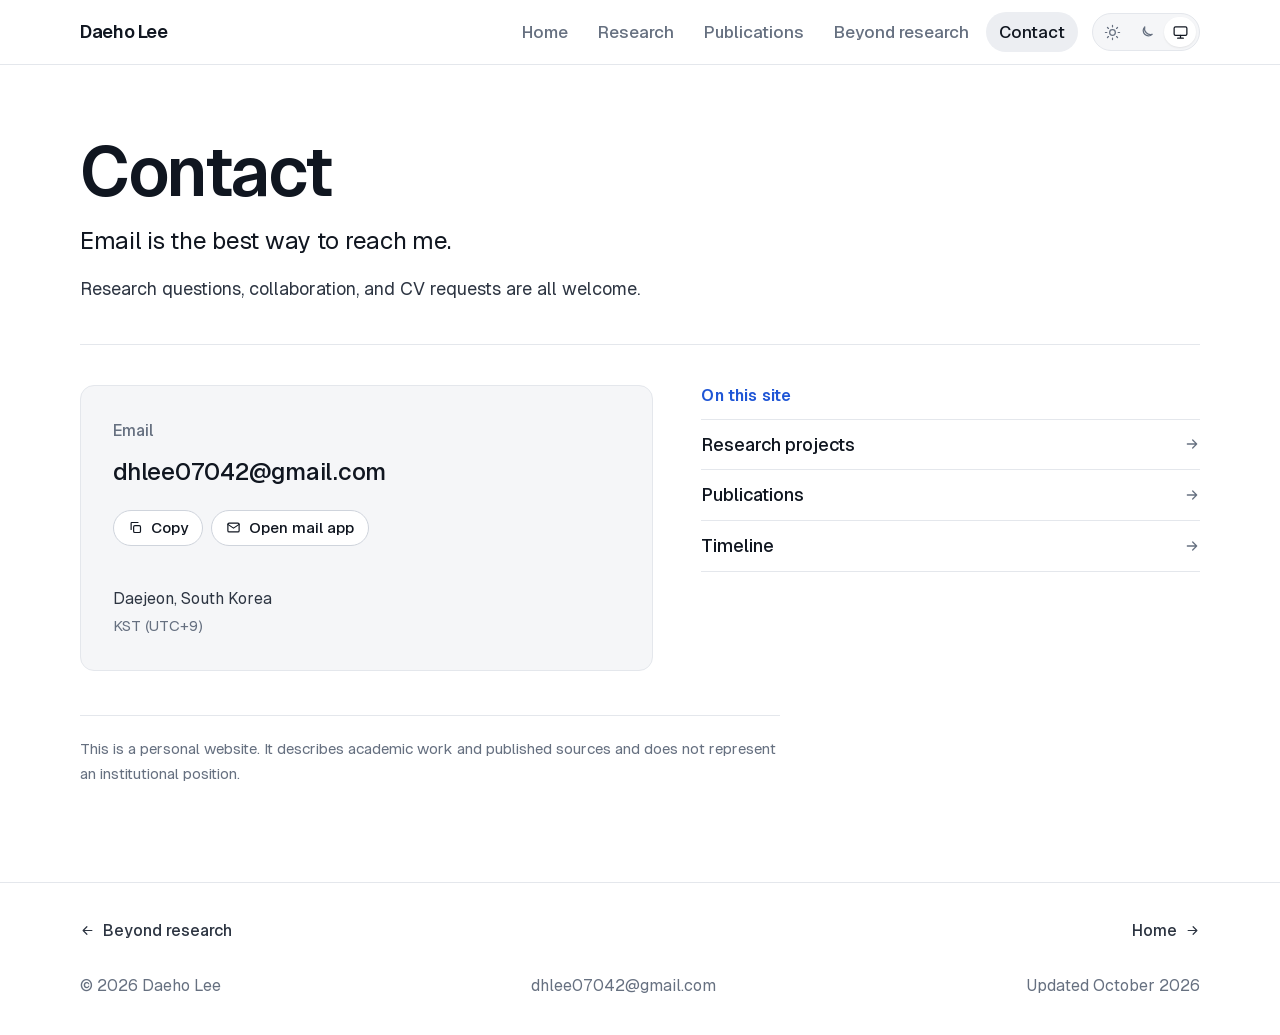
==== contact.html @ 6801eacc "Use the ISPS 2021 figures for project 01, restore the GRF plot with its condition mapping, keep sour" ====
<!doctype html>
<html lang="en">
<head>
<meta charset="utf-8">
<meta name="viewport" content="width=device-width,initial-scale=1,viewport-fit=cover">
<meta name="referrer" content="strict-origin-when-cross-origin">
<meta name="site-release" content="2026-10-14.7">
<title>Contact — Daeho Lee</title>
<meta name="description" content="How to reach Daeho Lee.">
<link rel="canonical" href="https://daeholee.me/contact.html">
<meta property="og:type" content="website">
<meta property="og:site_name" content="Daeho Lee">
<meta property="og:title" content="Contact — Daeho Lee">
<meta property="og:description" content="How to reach Daeho Lee.">
<meta property="og:url" content="https://daeholee.me/contact.html">
<meta property="og:image" content="https://daeholee.me/assets/img/og.png">
<meta property="og:image:width" content="1200">
<meta property="og:image:height" content="630">
<meta name="twitter:card" content="summary_large_image">
<meta name="theme-color" content="#ffffff" media="(prefers-color-scheme: light)">
<meta name="theme-color" content="#0d1117" media="(prefers-color-scheme: dark)">
<link rel="icon" href="data:image/svg+xml,%3Csvg xmlns='http://www.w3.org/2000/svg' viewBox='0 0 64 64'%3E%3Crect width='64' height='64' rx='14' fill='%23101620'/%3E%3Ctext x='32' y='44' text-anchor='middle' font-family='system-ui,sans-serif' font-size='34' font-weight='600' fill='%23fff'%3ED%3C/text%3E%3C/svg%3E">
<link rel="preload" href="assets/fonts/Geist-Variable.woff2" as="font" type="font/woff2" crossorigin>
<script id="theme-bootstrap">
(function(){
  'use strict';
  var root=document.documentElement,pref='system';
  try{var s=localStorage.getItem('dhl-portfolio-theme-v1');if(s==='light'||s==='dark'||s==='system')pref=s;}catch(e){}
  root.setAttribute('data-theme-preference',pref);
  if(pref==='system')root.removeAttribute('data-theme');else root.setAttribute('data-theme',pref);
})();
</script>
<link rel="stylesheet" href="styles.css?v=2026-10-14.7">
<script src="app.js?v=2026-10-14.7" defer></script>
</head>
<body>
<a class="skip-link" href="#main">Skip to content</a>
<header class="site-header">
  <div class="wrap header-row">
    <a class="brand" href="index.html">Daeho Lee</a>
    <div class="header-controls">
      <nav class="site-nav" id="site-nav" data-open="false" aria-label="Main">
        <a href="index.html">Home</a>
        <a href="research.html">Research</a>
        <a href="publications.html">Publications</a>
        <a href="personal.html">Beyond research</a>
        <a href="contact.html" aria-current="page">Contact</a>
      </nav>
      <div class="theme-control" role="group" aria-label="Appearance">
        <button type="button" data-theme-value="light" aria-pressed="false" aria-label="Light" title="Light"><svg viewBox="0 0 24 24" aria-hidden="true"><circle cx="12" cy="12" r="4"/><path d="M12 2v2M12 20v2M4.9 4.9l1.4 1.4M17.7 17.7l1.4 1.4M2 12h2M20 12h2M4.9 19.1l1.4-1.4M17.7 6.3l1.4-1.4"/></svg></button>
        <button type="button" data-theme-value="dark" aria-pressed="false" aria-label="Dark" title="Dark"><svg viewBox="0 0 24 24" aria-hidden="true"><path d="M20 14.5A8.5 8.5 0 0 1 9.5 4a7 7 0 1 0 10.5 10.5z"/></svg></button>
        <button type="button" data-theme-value="system" aria-pressed="false" aria-label="Match system" title="Match system"><svg viewBox="0 0 24 24" aria-hidden="true"><rect x="3" y="4" width="18" height="12" rx="2"/><path d="M8 20h8M12 16v4"/></svg></button>
      </div>
      <button class="menu-toggle" type="button" aria-controls="site-nav" aria-expanded="false" aria-label="Menu"><svg class="icon-open" viewBox="0 0 24 24" aria-hidden="true"><path d="M4 7h16M4 12h16M4 17h16"/></svg><svg class="icon-close" viewBox="0 0 24 24" aria-hidden="true"><path d="M6 6l12 12M18 6 6 18"/></svg></button>
    </div>
  </div>
</header>
<main class="wrap" id="main" tabindex="-1">
<section class="view">
  <header class="page-head">
    <div>
      <h1>Contact</h1>
      <p class="lede">Email is the best way to reach me.</p>
      <p class="intro">Research questions, collaboration, and CV requests are all welcome.</p>
    </div>
  </header>

  <div class="contact">
    <section class="contact-card" aria-labelledby="email-label">
      <p class="label" id="email-label">Email</p>
      <p class="email">dhlee07042@gmail.com</p>
      <div class="row">
        <button class="btn small" type="button" data-copy="dhlee07042@gmail.com" aria-describedby="copy-status"><svg viewBox="0 0 24 24" aria-hidden="true"><rect x="9" y="9" width="11" height="11" rx="2"/><path d="M5 15V5a1 1 0 0 1 1-1h10"/></svg>Copy</button>
        <a class="btn small" href="mailto:dhlee07042@gmail.com"><svg viewBox="0 0 24 24" aria-hidden="true"><rect x="3" y="5" width="18" height="14" rx="2"/><path d="m3 7 9 6 9-6"/></svg>Open mail app</a>
      </div>
      <p class="status" id="copy-status" role="status" aria-live="polite"></p>
      <p class="where">Daejeon, South Korea<span>KST (UTC+9)</span></p>
    </section>
    <aside aria-labelledby="elsewhere-title">
      <h2 class="eyebrow" id="elsewhere-title">On this site</h2>
      <ul class="links-list">
        <li><a href="research.html">Research projects <svg viewBox="0 0 24 24" aria-hidden="true"><path d="M5 12h14M13 6l6 6-6 6"/></svg></a></li>
        <li><a href="publications.html">Publications <svg viewBox="0 0 24 24" aria-hidden="true"><path d="M5 12h14M13 6l6 6-6 6"/></svg></a></li>
        <li><a href="index.html#timeline">Timeline <svg viewBox="0 0 24 24" aria-hidden="true"><path d="M5 12h14M13 6l6 6-6 6"/></svg></a></li>
      </ul>
    </aside>
  </div>

  <p class="note">This is a personal website. It describes academic work and published sources and does not represent an institutional position.</p>
</section>
</main>
<footer class="site-footer">
  <div class="wrap">
    <nav class="pager" aria-label="Previous and next page">
      <a href="personal.html"><svg viewBox="0 0 24 24" aria-hidden="true"><path d="M19 12H5M11 6l-6 6 6 6"/></svg>Beyond research</a>
      <a href="index.html">Home<svg viewBox="0 0 24 24" aria-hidden="true"><path d="M5 12h14M13 6l6 6-6 6"/></svg></a>
    </nav>
    <div class="footer-bottom">
      <span>© 2026 Daeho Lee</span>
      <span>dhlee07042@gmail.com</span>
      <span>Updated October 2026</span>
    </div>
  </div>
</footer>
<div class="lightbox" id="lightbox" role="dialog" aria-modal="true" aria-label="Image" hidden>
  <button class="lb-close" type="button" aria-label="Close"><svg viewBox="0 0 24 24" aria-hidden="true"><path d="M6 6l12 12M18 6 6 18"/></svg></button>
  <figure><img alt=""><figcaption></figcaption></figure>
</div>
</body>
</html>
---- styles.css ----
/* daeholee.me — site styles. Release 2026-10-14.6 */

@font-face{font-family:"Geist";src:url("assets/fonts/Geist-Variable.woff2") format("woff2");font-weight:100 900;font-style:normal;font-display:swap}
@font-face{font-family:"Geist Mono";src:url("assets/fonts/GeistMono-Variable.woff2") format("woff2");font-weight:100 900;font-style:normal;font-display:swap}

/* ---------- Tokens ---------- */
:root{
  color-scheme:light;
  --bg:#ffffff;
  --bg-2:#f5f6f8;
  --bg-3:#eceef2;
  --ink:#101620;
  --ink-2:#2d3542;
  --muted:#667080;
  --line:#e4e7ec;
  --line-2:#cfd4dc;
  --accent:#1f56d6;
  --accent-ink:#ffffff;
  --accent-soft:#e9f0ff;
  --shadow:0 1px 2px rgba(16,22,32,.04),0 8px 24px rgba(16,22,32,.06);
  --font:"Geist",ui-sans-serif,system-ui,-apple-system,"Segoe UI",Roboto,"Helvetica Neue",Arial,sans-serif;
  --mono:"Geist Mono",ui-monospace,SFMono-Regular,Menlo,Consolas,monospace;
  --gutter:clamp(18px,4vw,48px);
  --measure:1120px;
  --r:14px;
  --r-s:9px;
  --h1:clamp(2.45rem,1.6rem + 3.4vw,4.4rem);
  --h2:clamp(1.65rem,1.3rem + 1.4vw,2.3rem);
  --h3:clamp(1.2rem,1.1rem + 0.45vw,1.45rem);
  --lede:clamp(1.2rem,1.08rem + 0.6vw,1.5rem);
  --body:clamp(1.0625rem,1rem + 0.3vw,1.125rem);
  --label:1rem;
  --small:0.95rem;
  --header-h:64px;
}
@media (prefers-color-scheme:dark){
  :root:not([data-theme=light]){
    color-scheme:dark;
    --bg:#0d1117;--bg-2:#141a22;--bg-3:#1b232d;
    --ink:#e8ecf1;--ink-2:#c3c9d2;--muted:#8f9aa8;
    --line:#222b36;--line-2:#303b48;
    --accent:#7ea6ff;--accent-ink:#0b1424;--accent-soft:#16233a;
    --shadow:0 1px 2px rgba(0,0,0,.3),0 8px 24px rgba(0,0,0,.35);
  }
}
:root[data-theme=dark]{
  color-scheme:dark;
  --bg:#0d1117;--bg-2:#141a22;--bg-3:#1b232d;
  --ink:#e8ecf1;--ink-2:#c3c9d2;--muted:#8f9aa8;
  --line:#222b36;--line-2:#303b48;
  --accent:#7ea6ff;--accent-ink:#0b1424;--accent-soft:#16233a;
  --shadow:0 1px 2px rgba(0,0,0,.3),0 8px 24px rgba(0,0,0,.35);
}

/* ---------- Base ---------- */
*,*::before,*::after{box-sizing:border-box}
html{scroll-padding-top:calc(var(--header-h) + 16px);-webkit-text-size-adjust:100%}
body{
  margin:0;background:var(--bg);color:var(--ink);
  font-family:var(--font);font-size:var(--body);line-height:1.65;
  -webkit-font-smoothing:antialiased;text-rendering:optimizeLegibility;
  font-feature-settings:"ss01","cv11";
}
button,select,input{font:inherit;color:inherit}
button{cursor:pointer}
img,svg,video{max-width:100%;height:auto}
img{display:block}
[hidden]{display:none!important}
h1,h2,h3,h4,p,figure,dl,dd{margin:0}
h1,h2,h3,h4{font-weight:600;line-height:1.15;letter-spacing:-.02em;text-wrap:balance}
h1{font-size:var(--h1);letter-spacing:-.035em;line-height:1.02}
h2{font-size:var(--h2)}
h3{font-size:var(--h3);line-height:1.3}
p{text-wrap:pretty}
p+p{margin-top:.9em}
ul,ol{margin:0;padding-left:1.25em}
li+li{margin-top:.35em}
strong{font-weight:600}
em{font-style:italic}
:focus-visible{outline:2px solid var(--accent);outline-offset:3px;border-radius:4px}
::selection{background:var(--accent-soft);color:var(--ink)}

/* Links: quiet by default. Running-text links get a hairline underline in the
   muted color; the color only changes on hover. External links show a small
   arrow glyph via .ext, never an underline+blue+arrow stack. */
a{color:inherit;text-decoration:none}
.prose a,.inline-link{
  color:var(--ink);text-decoration:underline;text-decoration-color:var(--line-2);
  text-decoration-thickness:1px;text-underline-offset:.22em;
  transition:text-decoration-color .15s,color .15s;
}
.prose a:hover,.inline-link:hover{color:var(--accent);text-decoration-color:var(--accent)}
.ext::after{
  content:"";display:inline-block;width:.62em;height:.62em;margin-left:.3em;vertical-align:0;
  background:currentColor;
  -webkit-mask:url("data:image/svg+xml,%3Csvg xmlns='http://www.w3.org/2000/svg' viewBox='0 0 16 16'%3E%3Cpath d='M4 2.5h9.5V12M13.5 2.5 3 13' fill='none' stroke='%23000' stroke-width='1.8' stroke-linecap='round' stroke-linejoin='round'/%3E%3C/svg%3E") center/contain no-repeat;
  mask:url("data:image/svg+xml,%3Csvg xmlns='http://www.w3.org/2000/svg' viewBox='0 0 16 16'%3E%3Cpath d='M4 2.5h9.5V12M13.5 2.5 3 13' fill='none' stroke='%23000' stroke-width='1.8' stroke-linecap='round' stroke-linejoin='round'/%3E%3C/svg%3E") center/contain no-repeat;
  opacity:.55;
}
a:hover .ext::after,.ext:hover::after{opacity:1}

.wrap{width:min(var(--measure),calc(100% - 2*var(--gutter)));margin-inline:auto}
.prose{max-width:66ch}
.muted{color:var(--muted)}
.small{font-size:var(--small)}
.mono{font-family:var(--mono);font-variant-numeric:tabular-nums}
.nowrap{white-space:nowrap}
.eyebrow{
  font-size:var(--label);font-weight:600;letter-spacing:.01em;color:var(--accent);
  margin-bottom:.7rem;line-height:1.4;
}
.lede{font-size:var(--lede);line-height:1.45;letter-spacing:-.012em;color:var(--ink);max-width:36ch}
.sr-only{position:absolute!important;width:1px;height:1px;margin:-1px;padding:0;overflow:hidden;clip:rect(0,0,0,0);white-space:nowrap;border:0}
.skip-link{position:fixed;left:16px;top:-100px;z-index:100;background:var(--bg);color:var(--ink);padding:10px 16px;border:1px solid var(--line);border-radius:var(--r-s)}
.skip-link:focus{top:12px}

/* ---------- Header ---------- */
.site-header{
  position:sticky;top:0;z-index:20;
  background:color-mix(in srgb,var(--bg) 84%,transparent);
  -webkit-backdrop-filter:saturate(1.6) blur(14px);backdrop-filter:saturate(1.6) blur(14px);
  border-bottom:1px solid var(--line);
}
@supports not (color-mix(in srgb,#fff 50%,transparent)){.site-header{background:var(--bg)}}
.header-row{min-height:var(--header-h);display:flex;align-items:center;justify-content:space-between;gap:16px}
.brand{font-weight:600;font-size:1.125rem;letter-spacing:-.02em;color:var(--ink);white-space:nowrap;padding:8px 0}
.header-controls{display:flex;align-items:center;gap:14px;min-width:0}
.site-nav{display:flex;align-items:center;gap:4px}
.site-nav a{
  display:inline-flex;align-items:center;min-height:40px;padding:0 13px;border-radius:999px;
  color:var(--muted);font-size:1.0625rem;font-weight:500;white-space:nowrap;
  transition:color .15s,background-color .15s;
}
.site-nav a:hover{color:var(--ink);background:var(--bg-2)}
.site-nav a[aria-current=page]{color:var(--ink);background:var(--bg-3)}

/* Theme: a three-way segmented control, icons only. */
.theme-control{display:none}
.js .theme-control{display:inline-flex}
.theme-control{align-items:center;gap:2px;padding:3px;border:1px solid var(--line);border-radius:999px;background:var(--bg-2)}
.theme-control button{
  width:32px;height:30px;display:inline-grid;place-items:center;border:0;border-radius:999px;
  background:transparent;color:var(--muted);transition:background-color .15s,color .15s;
}
.theme-control button:hover{color:var(--ink)}
.theme-control button[aria-pressed=true]{background:var(--bg);color:var(--ink);box-shadow:0 1px 2px rgba(0,0,0,.08)}
.theme-control svg{width:17px;height:17px;stroke:currentColor;fill:none;stroke-width:1.75;stroke-linecap:round;stroke-linejoin:round}

.menu-toggle{
  display:none;width:40px;height:40px;place-items:center;border:1px solid var(--line);
  border-radius:999px;background:transparent;color:var(--ink);
}
.menu-toggle svg{width:18px;height:18px;stroke:currentColor;fill:none;stroke-width:1.9;stroke-linecap:round}
.menu-toggle .icon-close{display:none}
.menu-toggle[aria-expanded=true] .icon-open{display:none}
.menu-toggle[aria-expanded=true] .icon-close{display:block}

/* ---------- Layout ---------- */
main{min-height:60vh}
.view{padding:clamp(36px,6vw,72px) 0 clamp(56px,8vw,96px)}
.section{margin-top:clamp(44px,7vw,88px)}
.section-head{margin-bottom:clamp(18px,3vw,28px)}
.section-head p{color:var(--muted);max-width:62ch;margin-top:.5rem}

/* ---------- Home ---------- */
.hero{display:grid;grid-template-columns:auto minmax(0,1fr) minmax(260px,320px);gap:clamp(24px,4vw,56px);align-items:start}
.portrait{width:clamp(120px,12vw,156px);height:auto;aspect-ratio:1;border-radius:26%;object-fit:cover;border:1px solid var(--line);background:var(--bg-2);margin-top:.5rem}
.hero-text{min-width:0}
.hero .role{margin-top:1.1rem;font-size:1.125rem;font-weight:500;color:var(--ink-2)}
.hero .role span{display:block;font-weight:400;color:var(--muted);font-size:var(--label);margin-top:.15rem}
.hero .lede{margin-top:1.6rem;max-width:42ch}
.hero .bio{margin-top:1.3rem;max-width:60ch;color:var(--ink-2)}
.hero .bio p+p{margin-top:.8em}
.actions{display:flex;flex-wrap:wrap;gap:10px;margin-top:1.8rem}
.btn{
  display:inline-flex;align-items:center;gap:8px;min-height:42px;padding:0 18px;border-radius:999px;
  border:1px solid var(--line-2);background:var(--bg);color:var(--ink);font-weight:500;font-size:var(--label);
  transition:border-color .15s,background-color .15s,color .15s,transform .15s;
}
.btn:hover{border-color:var(--ink);background:var(--bg-2)}
.btn.primary{background:var(--ink);color:var(--bg);border-color:var(--ink)}
.btn.primary:hover{background:var(--ink-2);border-color:var(--ink-2)}
.btn svg{width:15px;height:15px;stroke:currentColor;fill:none;stroke-width:1.9;stroke-linecap:round;stroke-linejoin:round}
.btn.small{min-height:36px;padding:0 14px;font-size:var(--small)}
.hero .cv-note{margin-top:1.1rem;color:var(--muted);font-size:var(--small)}

.facts{border:1px solid var(--line);border-radius:var(--r);background:var(--bg-2);padding:clamp(18px,2.4vw,26px)}
.facts h2{font-size:var(--label);font-weight:600;color:var(--muted);letter-spacing:.01em;margin-bottom:.4rem}
.facts dl>div{padding:14px 0;border-top:1px solid var(--line)}
.facts dl>div:first-of-type{border-top:0}
.facts dt{font-size:var(--label);color:var(--muted)}
.facts dd{margin-top:3px;font-weight:500;line-height:1.4}
.facts dd>span{display:block;font-weight:400;color:var(--muted);font-size:var(--small);margin-top:2px}

.cards{display:grid;grid-template-columns:repeat(3,minmax(0,1fr));gap:14px}
.card{
  display:flex;flex-direction:column;min-width:0;padding:clamp(20px,2.4vw,26px);
  border:1px solid var(--line);border-radius:var(--r);background:var(--bg);
  color:var(--ink);transition:border-color .15s,transform .15s,box-shadow .15s;
}
.card:hover{border-color:var(--line-2);box-shadow:var(--shadow);transform:translateY(-1px)}
.card .thumb{display:block;aspect-ratio:16/10;border-radius:var(--r-s);overflow:hidden;border:1px solid var(--line);background:var(--bg-2);margin-bottom:1.1rem}
.card .thumb img{width:100%;height:100%;object-fit:cover;transition:transform .35s ease}
.card:hover .thumb img{transform:scale(1.03)}
.card .thumb.fit{background:#fff}
.card .thumb.fit img{object-fit:contain;padding:10px}
.card .kicker{font-family:var(--mono);font-size:.875rem;letter-spacing:.02em;color:var(--muted);margin-bottom:.9rem}
.card h3{font-size:1.3rem}
.card p{margin-top:.6rem;color:var(--muted);font-size:var(--label);line-height:1.55}
.card .chips{margin-top:auto;padding-top:1.1rem}
.chips{display:flex;flex-wrap:wrap;gap:6px}
.chip{
  display:inline-flex;align-items:center;min-height:28px;padding:0 10px;border-radius:999px;
  border:1px solid var(--line);background:var(--bg-2);color:var(--ink-2);
  font-family:var(--mono);font-size:.85rem;letter-spacing:.01em;white-space:nowrap;
}
.chip.accent{border-color:transparent;background:var(--accent-soft);color:var(--accent)}
a.chip:hover{border-color:var(--line-2);color:var(--ink)}

.timeline{list-style:none;padding:0;margin:0;border-top:1px solid var(--line)}
.timeline li{display:grid;grid-template-columns:72px minmax(0,1fr);gap:18px;padding:14px 0;border-bottom:1px solid var(--line);margin:0}
.timeline .year{font-family:var(--mono);font-size:.95rem;color:var(--muted);padding-top:.15em;font-variant-numeric:tabular-nums}
.timeline .what{color:var(--ink-2)}
.timeline .what strong{color:var(--ink);font-weight:500}

/* ---------- Page heads ---------- */
.page-head{display:grid;grid-template-columns:minmax(0,1fr);gap:28px;align-items:end;padding-bottom:clamp(24px,4vw,40px);border-bottom:1px solid var(--line)}
.page-head .lede{margin-top:1rem;max-width:48ch}
.page-head .intro{margin-top:1rem;color:var(--ink-2);max-width:60ch}

.section-nav{display:flex;flex-wrap:wrap;gap:8px;padding:clamp(16px,2.5vw,24px) 0 0}
.section-nav a{
  display:inline-flex;align-items:center;min-height:36px;padding:0 13px;border-radius:999px;
  border:1px solid var(--line);background:var(--bg);color:var(--ink-2);font-size:var(--small);font-weight:500;
  transition:border-color .15s,background-color .15s;
}
.section-nav a:hover{border-color:var(--line-2);background:var(--bg-2);color:var(--ink)}

/* ---------- Research ---------- */
.project{padding-top:clamp(32px,5vw,56px);margin-top:clamp(28px,4vw,48px);border-top:1px solid var(--line);scroll-margin-top:calc(var(--header-h) + 16px)}
.project:first-of-type{border-top:0;margin-top:0}
.project>header{max-width:70ch}
.project .index{font-family:var(--mono);font-size:.95rem;color:var(--muted);margin-bottom:.8rem}
.project .summary{margin-top:.9rem;color:var(--ink-2);font-size:1.0625rem}
.project .chips{margin-top:1rem}
.part{margin-top:clamp(22px,3vw,32px);scroll-margin-top:calc(var(--header-h) + 16px)}
.part h3{margin-bottom:.4rem}
.cols{display:grid;grid-template-columns:repeat(2,minmax(0,1fr));gap:20px clamp(24px,4vw,56px);margin-top:1rem}
.cols>div{min-width:0}
.cols h4{font-size:var(--label);font-weight:600;color:var(--muted);letter-spacing:.01em;margin-bottom:.4rem}
.cols p{color:var(--ink-2)}
.cols strong{color:var(--ink)}
.aside-note{margin-top:1.1rem;max-width:66ch;color:var(--muted)}
.media{display:grid;grid-template-columns:repeat(auto-fill,minmax(min(100%,300px),1fr));gap:16px;margin-top:clamp(20px,3vw,28px)}
.media.single{grid-template-columns:minmax(0,560px)}
.media.three{grid-template-columns:repeat(3,minmax(0,1fr))}
.media .yt{height:auto}
figure.fig a{display:block}
figure.fig img:hover{border-color:var(--line-2)}
figure.fig{min-width:0}
figure.fig img{width:100%;height:auto;aspect-ratio:4/3;object-fit:contain;padding:6px;border-radius:var(--r-s);border:1px solid var(--line);background:#fff;transition:border-color .15s}
figure.fig.cover img{object-fit:cover;padding:0;background:var(--bg-2)}
figure.fig.cover img[src*="nerdlab-demo"]{object-position:50% 20%}
.media.wide figure.fig img{aspect-ratio:16/9}
figure.fig .clip{aspect-ratio:4/3;overflow:hidden;border-radius:var(--r-s);border:1px solid var(--line);background:var(--bg-2)}
figure.fig .clip video{display:block;width:100%;height:100%;object-fit:cover;object-position:50% 20%}
figure.fig figcaption{margin-top:8px;font-size:var(--small);color:var(--muted)}

/* Click-to-play video (thumbnail from the video host; the player loads on demand). */
.yt{position:relative;aspect-ratio:16/9;width:100%;border-radius:var(--r-s);overflow:hidden;background:var(--bg-3);border:1px solid var(--line)}
.yt>a{position:absolute;inset:0;display:block;color:#fff}
.yt img{width:100%;height:100%;object-fit:cover;transition:transform .35s ease,filter .35s ease}
.yt:hover img{transform:scale(1.03)}
.yt .play{
  position:absolute;left:50%;top:50%;width:60px;height:60px;transform:translate(-50%,-50%);
  display:grid;place-items:center;border-radius:999px;background:rgba(16,22,32,.78);color:#fff;
  -webkit-backdrop-filter:blur(6px);backdrop-filter:blur(6px);transition:background-color .15s,transform .15s;
}
.yt:hover .play{background:rgba(16,22,32,.92);transform:translate(-50%,-50%) scale(1.05)}
.yt .play svg{width:22px;height:22px;fill:currentColor;margin-left:3px}
.yt iframe{position:absolute;inset:0;width:100%;height:100%;border:0}
.yt-caption{margin-top:9px;font-size:var(--small);color:var(--muted)}
.yt-caption strong{color:var(--ink);font-weight:500}

/* ---------- Publications ---------- */
.pub-group{margin-top:clamp(28px,4vw,44px)}
.pub-group>h2{font-size:1.15rem;color:var(--muted);font-weight:600;padding-bottom:12px;border-bottom:1px solid var(--line)}
.pub-list{list-style:none;margin:0;padding:0}
.pub{display:grid;grid-template-columns:56px minmax(0,1fr);gap:18px;padding:20px 0;border-bottom:1px solid var(--line);scroll-margin-top:calc(var(--header-h) + 16px);margin:0}
.pub .id{font-family:var(--mono);font-size:.95rem;color:var(--muted);padding-top:.35em}
.pub .id small{display:block;font-size:.85rem;color:var(--muted);opacity:.8}
.pub h3{font-size:1.2rem;line-height:1.35;letter-spacing:-.01em;text-wrap:pretty}
.pub h3 a{color:var(--ink);transition:color .15s}
.pub h3 a:hover{color:var(--accent)}
.pub .authors{margin-top:.45rem;color:var(--muted);font-size:var(--label)}
.pub .authors strong{color:var(--ink);font-weight:500}
.pub .venue{margin-top:.25rem;font-size:var(--label);color:var(--ink-2)}
.pub .links{display:flex;flex-wrap:wrap;gap:6px;margin-top:.7rem}

/* ---------- Personal ---------- */
.videos{display:grid;grid-template-columns:repeat(auto-fill,minmax(min(100%,230px),1fr));gap:16px;margin-top:clamp(18px,3vw,26px)}
.videos>figure{min-width:0}

.gallery{display:grid;grid-template-columns:repeat(3,minmax(0,1fr));gap:12px;margin-top:clamp(18px,3vw,26px)}
.gallery a{display:block;min-width:0;border-radius:var(--r-s);overflow:hidden;border:1px solid var(--line);background:var(--bg-2)}
.gallery img{width:100%;height:100%;aspect-ratio:1;object-fit:cover;transition:transform .35s ease}
.gallery a:hover img{transform:scale(1.03)}

.project h3.sub{margin-top:clamp(22px,3vw,32px);font-size:1.1rem;color:var(--muted);font-weight:600}
.project h3.sub+.gallery,.project h3.sub+.part{margin-top:.7rem}

/* ---------- Contact ---------- */
.contact{display:grid;grid-template-columns:minmax(0,1.15fr) minmax(0,1fr);gap:clamp(20px,4vw,48px);margin-top:clamp(24px,4vw,40px)}
.contact-card{border:1px solid var(--line);border-radius:var(--r);background:var(--bg-2);padding:clamp(22px,3vw,32px)}
.contact-card .label{font-size:var(--label);color:var(--muted);font-weight:500}
.contact-card .email{margin-top:.5rem;font-size:clamp(1.15rem,1rem + 0.9vw,1.5rem);font-weight:500;letter-spacing:-.01em;word-break:normal;overflow-wrap:anywhere;user-select:all}
.contact-card .row{display:flex;flex-wrap:wrap;gap:8px;margin-top:1.1rem;align-items:center}
.contact-card .status{font-size:var(--small);color:var(--muted);min-height:1.2em}
.contact-card .where{margin-top:1.4rem;color:var(--ink-2);font-size:var(--label)}
.contact-card .where span{display:block;color:var(--muted);font-size:var(--small)}
.links-list{list-style:none;margin:0;padding:0;border-top:1px solid var(--line)}
.links-list li{margin:0}
.links-list a{display:flex;align-items:center;justify-content:space-between;gap:12px;min-height:50px;padding:10px 0;border-bottom:1px solid var(--line);color:var(--ink);font-weight:500;transition:color .15s}
.links-list a:hover{color:var(--accent)}
.links-list svg{width:16px;height:16px;stroke:currentColor;fill:none;stroke-width:1.9;stroke-linecap:round;stroke-linejoin:round;flex:none;color:var(--muted)}
.links-list a:hover svg{color:var(--accent)}
.note{margin-top:clamp(28px,4vw,44px);padding-top:20px;border-top:1px solid var(--line);color:var(--muted);font-size:var(--small);max-width:70ch}

/* ---------- Lightbox ---------- */
.lightbox{position:fixed;inset:0;z-index:50;display:grid;place-items:center;padding:calc(16px + env(safe-area-inset-top,0px)) 16px calc(16px + env(safe-area-inset-bottom,0px));background:rgba(8,11,16,.86);-webkit-backdrop-filter:blur(6px);backdrop-filter:blur(6px);cursor:zoom-out}
.lightbox figure{margin:0;max-width:min(1200px,100%);max-height:100%;display:flex;flex-direction:column;align-items:center;gap:10px}
.lightbox img{min-height:0;object-fit:contain;flex:1 1 auto;max-width:100%;max-height:calc(100dvh - 160px);width:auto;height:auto;border-radius:var(--r-s);background:#fff;box-shadow:0 20px 60px rgba(0,0,0,.5)}
.lightbox figcaption{color:#e8ecf1;font-size:1rem;text-align:center;max-width:70ch;text-wrap:pretty}
.lb-close{position:absolute;top:calc(14px + env(safe-area-inset-top,0px));right:14px;width:44px;height:44px;display:grid;place-items:center;border:1px solid rgba(255,255,255,.25);border-radius:999px;background:rgba(16,22,32,.7);color:#fff}
.lb-close svg{width:18px;height:18px;stroke:currentColor;fill:none;stroke-width:2;stroke-linecap:round}
body.lb-open{overflow:hidden}
figure.fig a[data-lightbox],.gallery a[data-lightbox]{cursor:zoom-in}

/* ---------- Footer ---------- */
.site-footer{border-top:1px solid var(--line);padding:28px 0 36px;font-size:1rem;color:var(--muted)}
.pager{display:flex;justify-content:space-between;gap:16px;margin-bottom:22px}
.pager a{display:inline-flex;align-items:center;gap:8px;min-height:40px;color:var(--ink-2);font-weight:500;transition:color .15s}
.pager a:hover{color:var(--accent)}
.pager svg{width:15px;height:15px;stroke:currentColor;fill:none;stroke-width:1.9;stroke-linecap:round;stroke-linejoin:round}
.footer-bottom{display:flex;flex-wrap:wrap;justify-content:space-between;gap:8px 24px}
.footer-bottom a:hover{color:var(--ink)}

/* ---------- Responsive ---------- */
@media (max-width:1200px){
  .hero{grid-template-columns:auto minmax(0,1fr);gap:28px}
  .facts{grid-column:1/-1;max-width:none}
  .cards{grid-template-columns:repeat(2,minmax(0,1fr))}
  .cards .card:last-child:nth-child(odd){grid-column:1/-1}
}
@media (max-width:880px){
  .js .menu-toggle{display:grid}
  .js .site-nav{
    position:absolute;left:0;right:0;top:100%;display:none;flex-direction:column;align-items:stretch;gap:2px;
    padding:10px var(--gutter) 14px;background:var(--bg);border-bottom:1px solid var(--line);box-shadow:var(--shadow);
  }
  .js .site-nav[data-open=true]{display:flex}
  .site-nav a{min-height:48px;font-size:1.0625rem;border-radius:var(--r-s);padding:0 12px}
  html:not(.js) .header-row{flex-wrap:wrap}
  html:not(.js) .header-controls{width:100%}
  html:not(.js) .site-nav{flex-wrap:wrap;width:100%;padding-bottom:8px}
  .cols{grid-template-columns:minmax(0,1fr);gap:16px}
  .contact{grid-template-columns:minmax(0,1fr)}
  .media.three{grid-template-columns:repeat(auto-fill,minmax(min(100%,240px),1fr))}
}
@media (max-width:720px){
  .hero{grid-template-columns:minmax(0,1fr);gap:22px}
  .portrait{width:112px;margin-top:0}
  .facts{max-width:none}
  .cards{grid-template-columns:minmax(0,1fr)}
  .cards .card:last-child:nth-child(odd){grid-column:auto}
  .timeline li{grid-template-columns:56px minmax(0,1fr);gap:14px}
  .pub{grid-template-columns:40px minmax(0,1fr);gap:12px}
  .pager{flex-direction:row}
}
@media (max-width:560px){
  .gallery{grid-template-columns:repeat(2,minmax(0,1fr))}
}
@media (max-width:420px){
  :root{--gutter:16px}
  .header-controls{gap:8px}
  .theme-control button{width:30px}
  .hero .lede{max-width:none}
  .footer-bottom{flex-direction:column}
}
@media (min-width:1500px){
  :root{--measure:1180px}
}

/* Preserve scientific panels and reflow without reducing type. */
.media .fig a{min-width:0}
@media (prefers-reduced-motion:reduce){
  *,*::before,*::after{animation:none!important;transition:none!important;scroll-behavior:auto!important}
}
@media print{
  .site-header,.site-footer,.actions,.section-nav,.videos,.yt,.theme-control,.menu-toggle{display:none!important}
  body{font:11pt/1.5 sans-serif;color:#111;background:#fff}
  .wrap{width:100%}
  .view{padding:0}
  .hero,.cols,.cards,.contact,.page-head{display:block}
  .facts,.card,.contact-card{border:0;padding:0;background:none}
  .project,.pub{break-inside:avoid}
  h1{font-size:26pt}h2{font-size:18pt}
}

/* Enlarged-text reflow: preserve the normal one-line header and dates when they fit. */
.header-row{flex-wrap:wrap}
.header-controls{max-width:100%;flex-wrap:wrap}
.site-nav{min-width:0;flex-wrap:wrap}
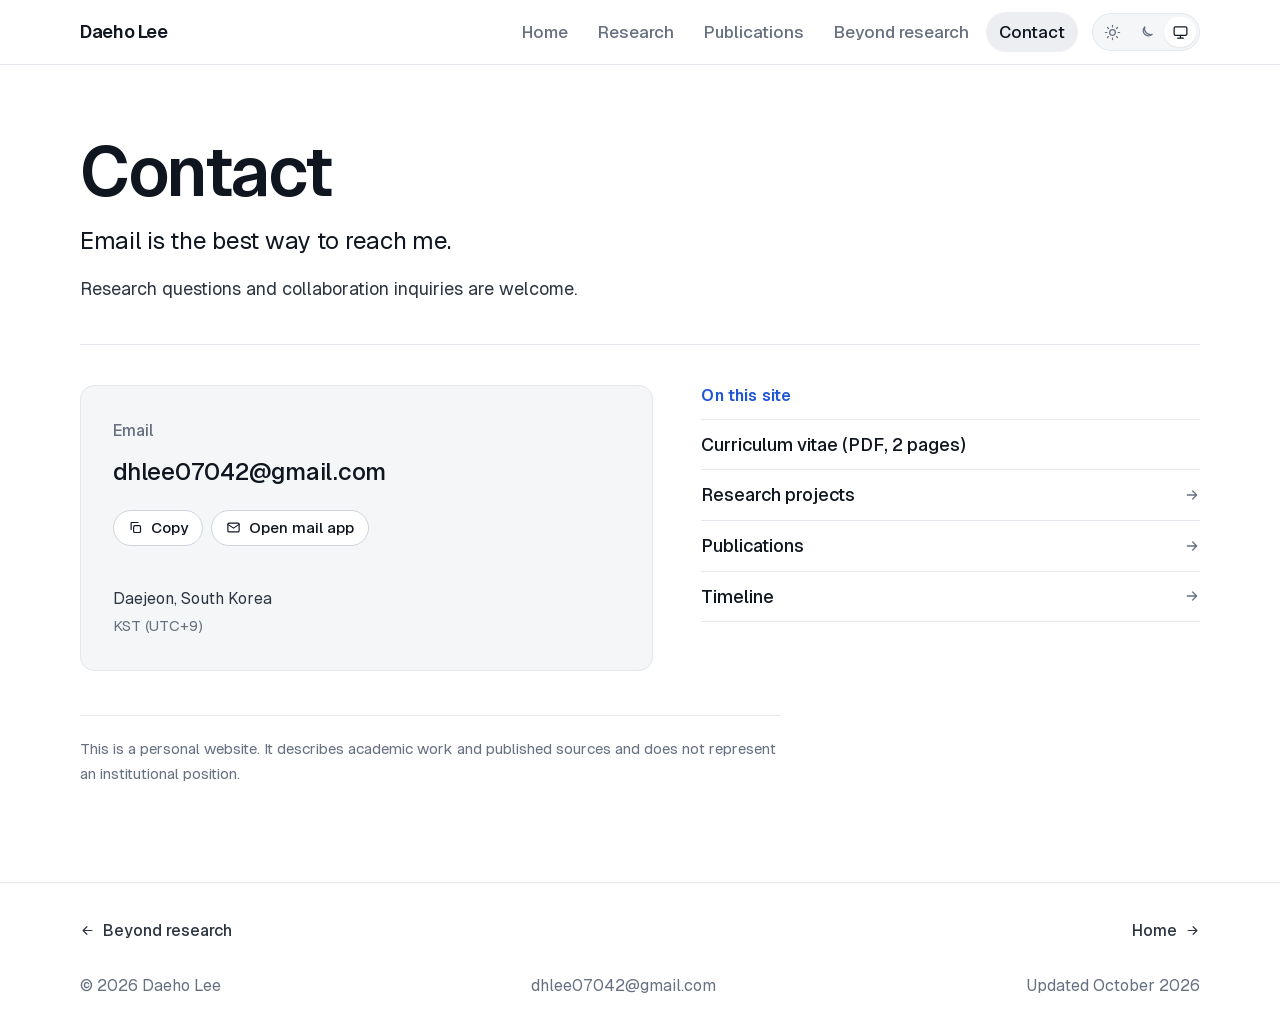
==== commit 81e0b2b2: "Add public CV entry points and 2024 honor; tighten study wording and attribution" ====
--- a/contact.html
+++ b/contact.html
@@ -4,7 +4,7 @@
 <meta charset="utf-8">
 <meta name="viewport" content="width=device-width,initial-scale=1,viewport-fit=cover">
 <meta name="referrer" content="strict-origin-when-cross-origin">
-<meta name="site-release" content="2026-10-14.7">
+<meta name="site-release" content="2026-10-15.2">
 <title>Contact — Daeho Lee</title>
 <meta name="description" content="How to reach Daeho Lee.">
 <link rel="canonical" href="https://daeholee.me/contact.html">
@@ -30,8 +30,8 @@
   if(pref==='system')root.removeAttribute('data-theme');else root.setAttribute('data-theme',pref);
 })();
 </script>
-<link rel="stylesheet" href="styles.css?v=2026-10-14.7">
-<script src="app.js?v=2026-10-14.7" defer></script>
+<link rel="stylesheet" href="styles.css?v=2026-10-15.2">
+<script src="app.js?v=2026-10-15.2" defer></script>
 </head>
 <body>
 <a class="skip-link" href="#main">Skip to content</a>
@@ -61,7 +61,7 @@
     <div>
       <h1>Contact</h1>
       <p class="lede">Email is the best way to reach me.</p>
-      <p class="intro">Research questions, collaboration, and CV requests are all welcome.</p>
+      <p class="intro">Research questions and collaboration inquiries are welcome.</p>
     </div>
   </header>
 
@@ -79,6 +79,7 @@
     <aside aria-labelledby="elsewhere-title">
       <h2 class="eyebrow" id="elsewhere-title">On this site</h2>
       <ul class="links-list">
+        <li><a href="Daeho-Lee-CV.pdf" type="application/pdf">Curriculum vitae (PDF, 2 pages)</a></li>
         <li><a href="research.html">Research projects <svg viewBox="0 0 24 24" aria-hidden="true"><path d="M5 12h14M13 6l6 6-6 6"/></svg></a></li>
         <li><a href="publications.html">Publications <svg viewBox="0 0 24 24" aria-hidden="true"><path d="M5 12h14M13 6l6 6-6 6"/></svg></a></li>
         <li><a href="index.html#timeline">Timeline <svg viewBox="0 0 24 24" aria-hidden="true"><path d="M5 12h14M13 6l6 6-6 6"/></svg></a></li>
--- a/styles.css
+++ b/styles.css
@@ -1,4 +1,4 @@
-/* daeholee.me — site styles. Release 2026-10-14.6 */
+/* daeholee.me — site styles. Release 2026-10-14.8 */
 
 @font-face{font-family:"Geist";src:url("assets/fonts/Geist-Variable.woff2") format("woff2");font-weight:100 900;font-style:normal;font-display:swap}
 @font-face{font-family:"Geist Mono";src:url("assets/fonts/GeistMono-Variable.woff2") format("woff2");font-weight:100 900;font-style:normal;font-display:swap}
@@ -411,3 +411,28 @@
 .header-row{flex-wrap:wrap}
 .header-controls{max-width:100%;flex-wrap:wrap}
 .site-nav{min-width:0;flex-wrap:wrap}
+
+/* Review .8: scientific figure readability without content crop or type reduction. */
+.method-note{margin-top:1.1rem;max-width:74ch;color:var(--ink-2)}
+.method-note strong{color:var(--ink);font-weight:500}
+.media.study-figures{grid-template-columns:repeat(2,minmax(0,1fr));gap:24px}
+.study-figures .figure-wide{grid-column:1/-1;width:min(100%,800px);justify-self:center}
+.study-figures figure.fig img{padding:14px;object-fit:contain}
+.study-figures .figure-wide img{aspect-ratio:auto;height:auto}
+@media(max-width:720px){
+ .media.study-figures{grid-template-columns:minmax(0,1fr)}
+ .study-figures .figure-wide{grid-column:auto}
+ .study-figures figure.fig img{aspect-ratio:auto;height:auto}
+}
+.lightbox figure{max-height:100%;min-height:0}
+.lightbox figcaption{flex:0 1 auto;max-height:30dvh;overflow:auto;padding:0 2px}
+
+/* Four thesis figures use a balanced two-by-two layout. */
+#initial-contact>.media{grid-template-columns:repeat(2,minmax(0,1fr));gap:24px}
+@media(max-width:720px){#initial-contact>.media{grid-template-columns:minmax(0,1fr)}}
+
+/* Release 2026-10-15.1 */
+.timeline .honor{font-weight:500;color:var(--ink)}
+.fig-credit{margin-top:.6rem;font-size:var(--small);color:var(--muted)}
+.timeline li{grid-template-columns:84px minmax(0,1fr)}
+@media (max-width:720px){.timeline li{grid-template-columns:70px minmax(0,1fr)}}
